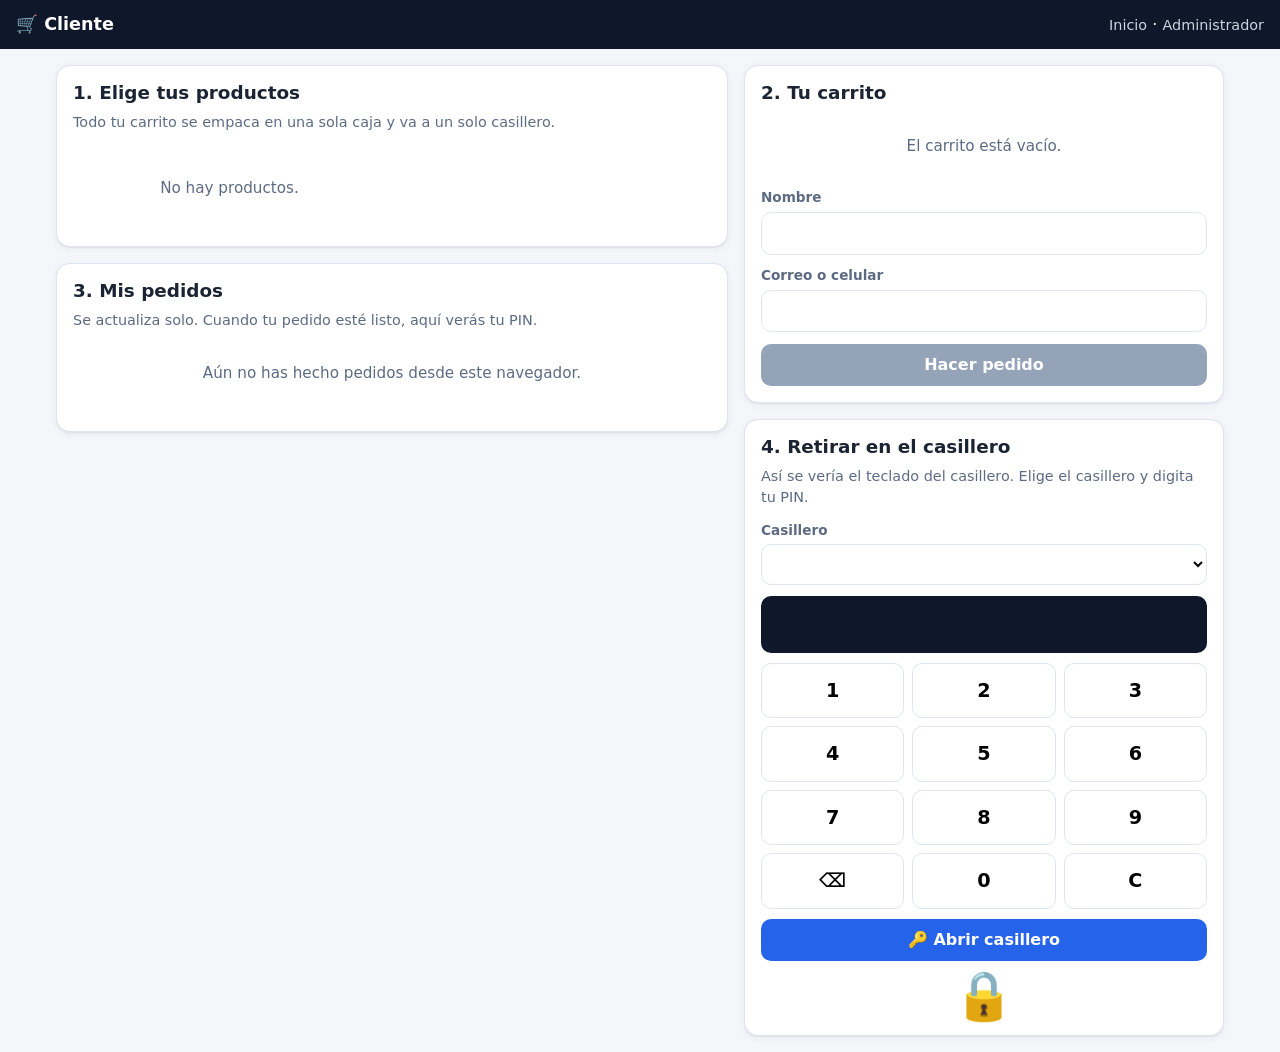
==== pantallas/cliente.html @ 77d5f302 "Dispensador: pantallas de cliente y administrador, simulador de máquina y reloj simulado Co-Authored" ====
<!doctype html>
<html lang="es">
<head>
  <meta charset="utf-8">
  <meta name="viewport" content="width=device-width, initial-scale=1">
  <title>Cliente · Dispensador</title>
  <link rel="icon" href="data:image/svg+xml,<svg xmlns=%22http://www.w3.org/2000/svg%22 viewBox=%220 0 100 100%22><text y=%22.9em%22 font-size=%2290%22>⚙️</text></svg>">
  <link rel="stylesheet" href="/pantallas/estilos.css">
  <style>
    .productos { display: grid; gap: 12px; grid-template-columns: repeat(auto-fill, minmax(210px, 1fr)); }
    .producto { border: 1px solid var(--borde); border-radius: 12px; padding: 12px; display: grid; gap: .4rem; }
    .producto h3 { font-size: 1rem; margin: 0; }
    .producto .datos { font-size: .85rem; color: var(--suave); }
    .cantidad { display: flex; align-items: center; gap: .5rem; }
    .cantidad button { width: 34px; height: 34px; border-radius: 9px; border: 1px solid var(--borde); background: #fff; font-size: 1.1rem; }
    .cantidad button:disabled { opacity: .4; cursor: not-allowed; }
    .cantidad span { min-width: 1.6rem; text-align: center; font-weight: 700; }
    .linea-carrito { display: flex; justify-content: space-between; gap: .5rem; padding: .35rem 0; border-bottom: 1px dashed var(--borde); font-size: .95rem; }
    .total { display: flex; justify-content: space-between; font-weight: 700; margin: .6rem 0 1rem; }

    .pedido { border: 1px solid var(--borde); border-radius: 12px; padding: 12px; }
    .pedido + .pedido { margin-top: 10px; }
    .pedido .cab { display: flex; justify-content: space-between; align-items: center; gap: .5rem; flex-wrap: wrap; }
    .pedido .detalle { font-size: .88rem; color: var(--suave); margin: .3rem 0; }
    .pin-caja { background: var(--verde-fondo); border-radius: 10px; padding: .6rem .8rem; margin: .5rem 0; }
    .pin-caja .pin { font: 700 1.6rem/1 ui-monospace, Menlo, Consolas, monospace; letter-spacing: .25em; color: var(--verde); }
    .acciones { display: flex; gap: .5rem; flex-wrap: wrap; margin-top: .4rem; }

    .teclado-pantalla {
      background: #0f172a; color: #a7f3d0; border-radius: 10px; padding: .7rem; text-align: center;
      font: 700 1.8rem/1.2 ui-monospace, Menlo, Consolas, monospace; letter-spacing: .3em; min-height: 3.2rem;
    }
    .teclas { display: grid; grid-template-columns: repeat(3, 1fr); gap: 8px; margin: 10px 0; }
    .teclas button { padding: .8rem 0; border-radius: 10px; border: 1px solid var(--borde); background: #fff; font-size: 1.2rem; font-weight: 700; }
    .teclas button:hover { background: var(--gris-fondo); }
    .cerradura { text-align: center; font-size: 3rem; line-height: 1; margin-top: .6rem; }
  </style>
</head>
<body>
  <header class="barra">
    <h1>🛒 Cliente</h1>
    <nav><a href="/">Inicio</a> · <a href="/admin">Administrador</a></nav>
  </header>

  <main class="contenedor rejilla dos">
    <div class="columna">
      <section class="tarjeta" style="order:1">
        <h2>1. Elige tus productos</h2>
        <p class="ayuda">Todo tu carrito se empaca en una sola caja y va a un solo casillero.</p>
        <div id="productos" class="productos"><p class="vacio">Cargando…</p></div>
      </section>

      <section class="tarjeta" style="order:3">
        <h2>3. Mis pedidos</h2>
        <p class="ayuda">Se actualiza solo. Cuando tu pedido esté listo, aquí verás tu PIN.</p>
        <div id="mis-pedidos"><p class="vacio">Aún no has hecho pedidos desde este navegador.</p></div>
      </section>
    </div>

    <div class="columna">
      <section class="tarjeta" style="order:2">
        <h2>2. Tu carrito</h2>
        <div id="carrito"><p class="vacio">El carrito está vacío.</p></div>
        <form id="form-pedido">
          <div class="campo"><label for="nombre">Nombre</label><input id="nombre" required autocomplete="name"></div>
          <div class="campo"><label for="contacto">Correo o celular</label><input id="contacto" required minlength="3"></div>
          <button class="btn ancho" id="btn-pedir" disabled>Hacer pedido</button>
        </form>
        <div id="msj-pedido"></div>
      </section>

      <section class="tarjeta" style="order:4">
        <h2>4. Retirar en el casillero</h2>
        <p class="ayuda">Así se vería el teclado del casillero. Elige el casillero y digita tu PIN.</p>
        <div class="campo"><label for="casillero">Casillero</label><select id="casillero"></select></div>
        <div class="teclado-pantalla" id="pantalla-pin">&nbsp;</div>
        <div class="teclas" id="teclas"></div>
        <button class="btn ancho" id="btn-abrir">🔑 Abrir casillero</button>
        <div class="cerradura" id="cerradura">🔒</div>
        <div id="msj-abrir"></div>
      </section>
    </div>
  </main>

<script src="/pantallas/comun.js"></script>
<script>
const carrito = {};          // sku -> cantidad
let productos = [];
let pinDigitado = "";
const CLAVE = "dispensador.misPedidos";

function misPedidos() {
  try { return JSON.parse(localStorage.getItem(CLAVE)) || []; } catch (_) { return []; }
}
function guardarMisPedidos(ids) {
  try { localStorage.setItem(CLAVE, JSON.stringify(ids)); } catch (_) {}
}

// ---------------------------------------------------------------- productos y carrito
async function cargarProductos() {
  const r = await api("/productos");
  productos = r.datos || [];
  pintarProductos();
}

function pintarProductos() {
  const caja = document.getElementById("productos");
  caja.innerHTML = productos.map((p) => {
    const en = carrito[p.sku] || 0;
    const agotado = p.stock_disponible === 0;
    return `<div class="producto">
      <span class="chip">${esc(p.categoria.replace("_", " ").toLowerCase())}</span>
      <h3>${esc(p.nombre)}</h3>
      <div class="datos">${p.peso_unitario_g} g · ${agotado
        ? '<span class="chip rojo">Agotado</span>' : `${p.stock_disponible} disponibles`}</div>
      <div class="cantidad">
        <button data-sku="${esc(p.sku)}" data-d="-1" ${en === 0 ? "disabled" : ""} aria-label="Quitar">−</button>
        <span>${en}</span>
        <button data-sku="${esc(p.sku)}" data-d="1" ${en >= p.stock_disponible ? "disabled" : ""} aria-label="Agregar">+</button>
      </div>
    </div>`;
  }).join("") || '<p class="vacio">No hay productos.</p>';
  pintarCarrito();
}

document.getElementById("productos").addEventListener("click", (e) => {
  const b = e.target.closest("button[data-sku]");
  if (!b) return;
  const sku = b.dataset.sku;
  carrito[sku] = Math.max(0, (carrito[sku] || 0) + Number(b.dataset.d));
  if (!carrito[sku]) delete carrito[sku];
  pintarProductos();
});

function pintarCarrito() {
  const lineas = Object.entries(carrito).map(([sku, c]) => ({ p: productos.find((x) => x.sku === sku), c }))
    .filter((l) => l.p);
  const caja = document.getElementById("carrito");
  document.getElementById("btn-pedir").disabled = lineas.length === 0;
  if (!lineas.length) { caja.innerHTML = '<p class="vacio">El carrito está vacío.</p>'; return; }
  const peso = lineas.reduce((s, l) => s + l.c * l.p.peso_unitario_g, 0);
  caja.innerHTML = lineas.map((l) =>
    `<div class="linea-carrito"><span>${l.c} × ${esc(l.p.nombre)}</span><span>${l.c * l.p.peso_unitario_g} g</span></div>`
  ).join("") + `<div class="total"><span>Peso de la caja</span><span>${peso} g</span></div>`;
}

document.getElementById("form-pedido").addEventListener("submit", async (e) => {
  e.preventDefault();
  const msj = document.getElementById("msj-pedido");
  const btn = document.getElementById("btn-pedir");
  btn.disabled = true;
  const r = await api("/pedidos", { method: "POST", body: {
    cliente_nombre: document.getElementById("nombre").value.trim(),
    cliente_contacto: document.getElementById("contacto").value.trim(),
    items: Object.entries(carrito).map(([sku, cantidad]) => ({ sku, cantidad })),
  }});
  if (r.ok) {
    const p = r.datos;
    guardarMisPedidos([p.id, ...misPedidos()]);
    Object.keys(carrito).forEach((k) => delete carrito[k]);
    msj.innerHTML = p.estado === "EN_COLA"
      ? `<p class="aviso info">Pedido #${p.id} aceptado. Todos los casilleros están ocupados: quedó en cola (posición ${p.posicion_en_cola}).</p>`
      : `<p class="aviso ok">¡Pedido #${p.id} creado! Casillero reservado: <b>${esc(p.casillero)}</b>.</p>`;
    await cargarProductos();
    await cargarMisPedidos();
  } else {
    msj.innerHTML = `<p class="aviso error">${esc(textoError(r))}</p>`;
    btn.disabled = false;
  }
});

// ---------------------------------------------------------------- mis pedidos
async function cargarMisPedidos() {
  const ids = misPedidos();
  const caja = document.getElementById("mis-pedidos");
  if (!ids.length) { caja.innerHTML = '<p class="vacio">Aún no has hecho pedidos desde este navegador.</p>'; return; }
  const vigentes = [];
  const tarjetas = [];
  for (const id of ids) {
    const r = await api(`/pedidos/${id}`);
    if (!r.ok) continue;  // la base se reinició: se olvida el pedido
    vigentes.push(id);
    const p = r.datos;
    const notis = (await api(`/pedidos/${id}/notificaciones`)).datos || [];
    tarjetas.push(tarjetaPedido(p, notis));
  }
  if (vigentes.length !== ids.length) guardarMisPedidos(vigentes);
  caja.innerHTML = tarjetas.join("") || '<p class="vacio">Aún no has hecho pedidos desde este navegador.</p>';
}

function tarjetaPedido(p, notis) {
  const [, , explicacion] = ESTADOS[p.estado] || ["", "", ""];
  let pin = null;
  for (const n of [...notis].reverse()) {
    const m = n.mensaje.match(/PIN: (\d+)/);
    if (m) { pin = m[1]; break; }
  }
  const ultimo = notis.length ? notis[notis.length - 1].mensaje : "";
  const extra = p.estado === "EN_COLA" ? ` · posición ${p.posicion_en_cola} en la cola` : "";
  return `<div class="pedido">
    <div class="cab"><b>Pedido #${p.id}</b>${chipEstado(p.estado)}</div>
    <div class="detalle">${resumenItems(p.items)}</div>
    <div class="detalle">${esc(explicacion)}${extra}${p.casillero ? ` · Casillero <b>${esc(p.casillero)}</b>` : ""}</div>
    ${p.estado === "LISTO_RETIRO" && pin ? `<div class="pin-caja">
        <div class="detalle" style="margin:0">Tu PIN (vence ${fecha(p.pin_expira_en)})</div>
        <div class="pin">${esc(pin)}</div></div>` : ""}
    ${ultimo && p.estado !== "LISTO_RETIRO" && !/PIN: /.test(ultimo) ? `<div class="detalle">📩 ${esc(ultimo)}</div>` : ""}
    <div class="acciones">
      ${p.estado === "LISTO_RETIRO" && pin ? `<button class="btn chico" data-usar="${esc(p.casillero)}" data-pin="${esc(pin)}">Ir a retirar</button>` : ""}
      ${["EN_COLA", "ASIGNADO"].includes(p.estado) ? `<button class="btn chico peligro" data-cancelar="${p.id}">Cancelar pedido</button>` : ""}
    </div>
  </div>`;
}

document.getElementById("mis-pedidos").addEventListener("click", async (e) => {
  const usar = e.target.closest("[data-usar]");
  const cancelar = e.target.closest("[data-cancelar]");
  if (usar) {
    document.getElementById("casillero").value = usar.dataset.usar;
    pinDigitado = "";  // el cliente debe digitarlo, como en el casillero real
    pintarPin();
    document.getElementById("msj-abrir").innerHTML =
      `<p class="aviso info">Digita tu PIN <b>${esc(usar.dataset.pin)}</b> en el teclado.</p>`;
    document.getElementById("teclas").scrollIntoView({ behavior: "smooth", block: "center" });
  }
  if (cancelar && confirm(`¿Cancelar el pedido #${cancelar.dataset.cancelar}?`)) {
    const r = await api(`/pedidos/${cancelar.dataset.cancelar}/cancelar`, { method: "POST" });
    if (!r.ok) alert(textoError(r));
    await cargarProductos();
    await cargarMisPedidos();
  }
});

// ---------------------------------------------------------------- teclado del casillero
async function cargarCasilleros() {
  const r = await api("/casilleros");
  document.getElementById("casillero").innerHTML =
    (r.datos || []).map((c) => `<option>${esc(c)}</option>`).join("");
}

function pintarPin() {
  document.getElementById("pantalla-pin").textContent = pinDigitado ? "•".repeat(pinDigitado.length) : " ";
}

document.getElementById("teclas").innerHTML =
  ["1", "2", "3", "4", "5", "6", "7", "8", "9", "⌫", "0", "C"]
    .map((t) => `<button type="button" data-t="${t}">${t}</button>`).join("");

document.getElementById("teclas").addEventListener("click", (e) => {
  const t = e.target.closest("button")?.dataset.t;
  if (!t) return;
  if (t === "⌫") pinDigitado = pinDigitado.slice(0, -1);
  else if (t === "C") pinDigitado = "";
  else if (pinDigitado.length < 8) pinDigitado += t;
  pintarPin();
});

const MOTIVOS = {
  PIN_INCORRECTO: "PIN incorrecto.",
  PIN_BLOQUEADO: "PIN bloqueado por demasiados intentos. Se avisó al administrador.",
  PIN_CADUCADO: "Este PIN ya caducó (pasaron más de 24 h).",
  SIN_PIN_VIGENTE: "Este casillero no tiene ningún pedido esperando retiro.",
};

document.getElementById("btn-abrir").addEventListener("click", async () => {
  const msj = document.getElementById("msj-abrir");
  const cerradura = document.getElementById("cerradura");
  const codigo = document.getElementById("casillero").value;
  if (!pinDigitado) { msj.innerHTML = '<p class="aviso error">Digita el PIN primero.</p>'; return; }
  const r = await api(`/casilleros/${encodeURIComponent(codigo)}/abrir`, { method: "POST", body: { pin: pinDigitado } });
  pinDigitado = "";
  pintarPin();
  if (r.ok && r.datos.abierto) {
    cerradura.textContent = "🔓";
    msj.innerHTML = `<p class="aviso ok">¡Casillero ${esc(codigo)} abierto! Retira tu pedido.</p>`;
  } else {
    cerradura.textContent = "🔒";
    const d = r.datos || {};
    const quedan = d.intentos_restantes ? ` Te quedan ${d.intentos_restantes} intento(s).` : "";
    msj.innerHTML = `<p class="aviso error">No abrió: ${esc(MOTIVOS[d.motivo] || textoError(r))}${quedan}</p>`;
  }
  setTimeout(() => { cerradura.textContent = "🔒"; }, 6000);
  await cargarMisPedidos();
});

// ---------------------------------------------------------------- arranque
cargarProductos();
cargarCasilleros();
cargarMisPedidos();
setInterval(() => { cargarMisPedidos(); }, 4000);
setInterval(() => { if (!Object.keys(carrito).length) cargarProductos(); }, 10000);
</script>
</body>
</html>
---- pantallas/estilos.css ----
:root {
  --fondo: #f4f6fa;
  --tarjeta: #ffffff;
  --texto: #1c2433;
  --suave: #5d6b82;
  --borde: #dfe4ee;
  --primario: #2563eb;
  --primario-osc: #1d4ed8;
  --verde: #15803d;
  --verde-fondo: #dcfce7;
  --rojo: #b91c1c;
  --rojo-fondo: #fee2e2;
  --ambar: #a16207;
  --ambar-fondo: #fef3c7;
  --azul-fondo: #dbeafe;
  --gris-fondo: #eef1f6;
  --lila-fondo: #ede9fe;
  --lila: #6d28d9;
  --radio: 14px;
  --sombra: 0 1px 2px rgba(16, 24, 40, .06), 0 2px 8px rgba(16, 24, 40, .05);
}

* { box-sizing: border-box; }
html { -webkit-text-size-adjust: 100%; }
body {
  margin: 0; background: var(--fondo); color: var(--texto);
  font: 16px/1.45 system-ui, -apple-system, "Segoe UI", Roboto, sans-serif;
}
h1, h2, h3 { margin: 0 0 .5rem; line-height: 1.2; }
h2 { font-size: 1.15rem; }
a { color: var(--primario); }
button { font: inherit; cursor: pointer; }
input, select { font: inherit; }

.barra {
  background: #0f172a; color: #fff; padding: .8rem 16px;
  display: flex; align-items: center; justify-content: space-between; gap: 1rem; flex-wrap: wrap;
}
.barra h1 { font-size: 1.1rem; margin: 0; }
.barra a { color: #cbd5e1; text-decoration: none; font-size: .9rem; }
.barra a:hover { color: #fff; }

.contenedor { max-width: 1200px; margin: 0 auto; padding: 16px; }
.rejilla { display: grid; gap: 16px; }
@media (min-width: 900px) {
  .rejilla.dos { grid-template-columns: 1.4fr 1fr; align-items: start; }
}

.tarjeta {
  background: var(--tarjeta); border: 1px solid var(--borde); border-radius: var(--radio);
  padding: 16px; box-shadow: var(--sombra); min-width: 0;
}
.tarjeta + .tarjeta { margin-top: 16px; }
.rejilla > .tarjeta + .tarjeta, .columna > .tarjeta + .tarjeta { margin-top: 0; }
.columna { display: grid; gap: 16px; align-content: start; min-width: 0; }
.ayuda { color: var(--suave); font-size: .9rem; margin: 0 0 .8rem; }

.btn {
  border: 0; border-radius: 10px; padding: .6rem 1rem; background: var(--primario); color: #fff;
  font-weight: 600;
}
.btn:hover { background: var(--primario-osc); }
.btn:disabled { background: #94a3b8; cursor: not-allowed; }
.btn.sec { background: var(--gris-fondo); color: var(--texto); }
.btn.sec:hover { background: #e2e7ef; }
.btn.peligro { background: var(--rojo-fondo); color: var(--rojo); }
.btn.peligro:hover { background: #fecaca; }
.btn.chico { padding: .35rem .7rem; font-size: .85rem; }
.btn.ancho { width: 100%; }

.campo { display: grid; gap: .25rem; margin-bottom: .7rem; }
.campo label { font-size: .85rem; color: var(--suave); font-weight: 600; }
.campo input, .campo select, input.entrada {
  border: 1px solid var(--borde); border-radius: 10px; padding: .55rem .7rem; background: #fff;
  width: 100%; min-width: 0;
}

.chip {
  display: inline-block; padding: .15rem .55rem; border-radius: 999px; font-size: .78rem;
  font-weight: 700; white-space: nowrap; background: var(--gris-fondo); color: var(--suave);
}
.chip.verde { background: var(--verde-fondo); color: var(--verde); }
.chip.rojo { background: var(--rojo-fondo); color: var(--rojo); }
.chip.ambar { background: var(--ambar-fondo); color: var(--ambar); }
.chip.azul { background: var(--azul-fondo); color: var(--primario-osc); }
.chip.lila { background: var(--lila-fondo); color: var(--lila); }

.aviso { border-radius: 10px; padding: .7rem .9rem; margin: .6rem 0 0; font-size: .95rem; }
.aviso.ok { background: var(--verde-fondo); color: var(--verde); }
.aviso.error { background: var(--rojo-fondo); color: var(--rojo); }
.aviso.info { background: var(--azul-fondo); color: var(--primario-osc); }
.oculto { display: none !important; }

.tabla-envoltura { overflow-x: auto; }
table { width: 100%; border-collapse: collapse; font-size: .92rem; }
th, td { text-align: left; padding: .5rem .45rem; border-bottom: 1px solid var(--borde); vertical-align: middle; }
th { font-size: .78rem; text-transform: uppercase; letter-spacing: .03em; color: var(--suave); }
td.num, th.num { text-align: right; font-variant-numeric: tabular-nums; }

.vacio { color: var(--suave); text-align: center; padding: 1rem; font-size: .95rem; }

dialog {
  border: 0; border-radius: var(--radio); padding: 0; width: min(640px, calc(100vw - 32px));
  box-shadow: 0 20px 50px rgba(0, 0, 0, .25);
}
dialog::backdrop { background: rgba(15, 23, 42, .45); }
dialog .cuerpo { padding: 16px; max-height: 70vh; overflow-y: auto; }
dialog .pie { padding: 12px 16px; border-top: 1px solid var(--borde); text-align: right; }

/* En celular las dos columnas se funden y cada sección toma su lugar con "order". */
@media (max-width: 899px) {
  .rejilla.dos > .columna { display: contents; }
}
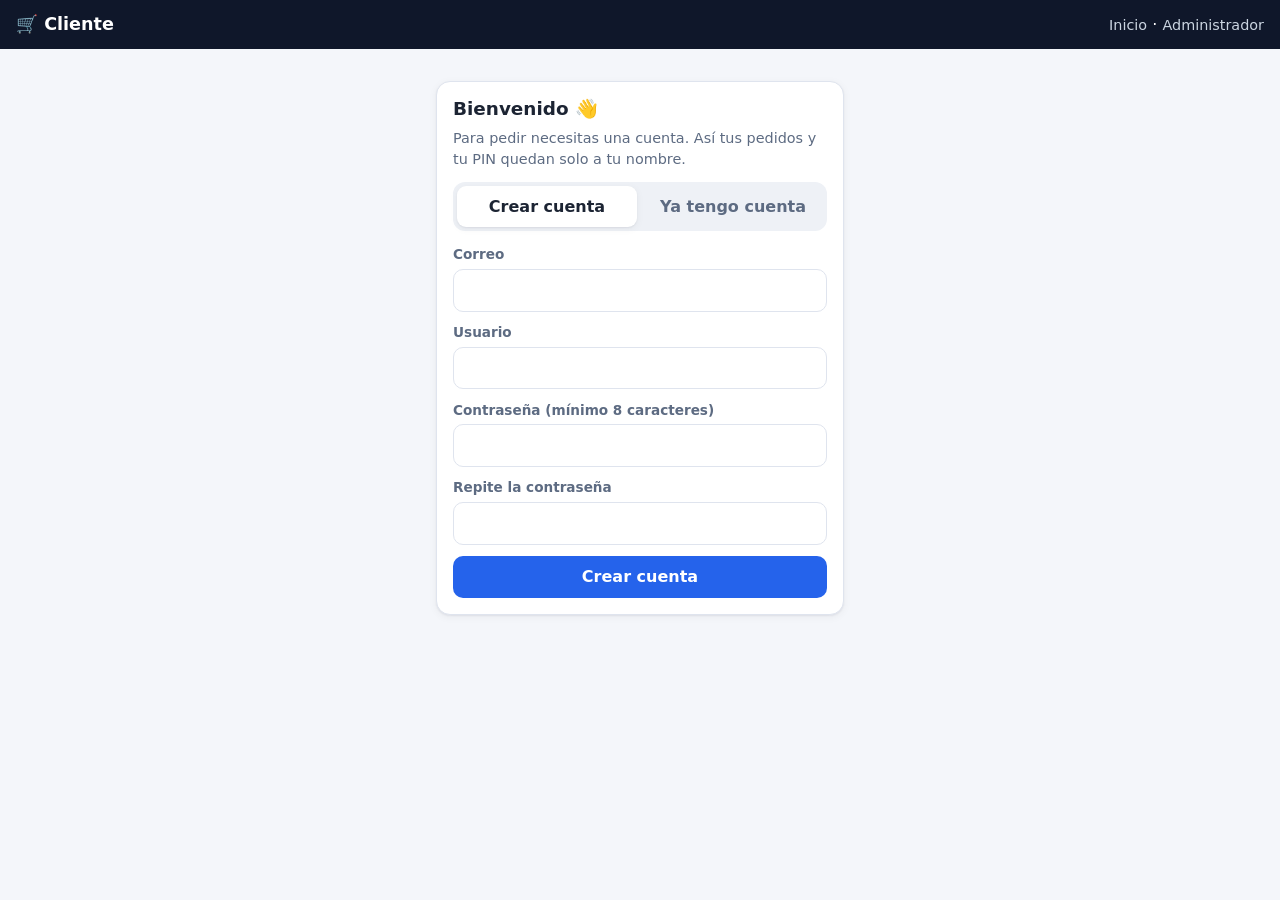
==== commit 9223f293: "Add files via upload Agregar pantallas de registro e inicio de sesión" ====
--- a/pantallas/cliente.html
+++ b/pantallas/cliente.html
@@ -36,13 +36,38 @@
     .cerradura { text-align: center; font-size: 3rem; line-height: 1; margin-top: .6rem; }
   </style>
 </head>
-<body>
+<body data-sesion="cliente">
   <header class="barra">
     <h1>🛒 Cliente</h1>
-    <nav><a href="/">Inicio</a> · <a href="/admin">Administrador</a></nav>
+    <nav><span class="cuenta-barra" id="cuenta-barra"></span> <a href="/">Inicio</a> · <a href="/admin">Administrador</a></nav>
   </header>
 
-  <main class="contenedor rejilla dos">
+  <!-- Issue 1: lo primero que hace el cliente es crear su cuenta (o iniciar sesión). -->
+  <section class="acceso oculto" id="acceso">
+    <div class="tarjeta">
+      <h2>Bienvenido 👋</h2>
+      <p class="ayuda">Para pedir necesitas una cuenta. Así tus pedidos y tu PIN quedan solo a tu nombre.</p>
+      <div class="pestanas">
+        <button type="button" data-pestana="registro" class="activa">Crear cuenta</button>
+        <button type="button" data-pestana="login">Ya tengo cuenta</button>
+      </div>
+      <form id="form-registro">
+        <div class="campo"><label for="r-correo">Correo</label><input id="r-correo" type="email" required autocomplete="email"></div>
+        <div class="campo"><label for="r-usuario">Usuario</label><input id="r-usuario" required minlength="3" maxlength="30" pattern="[A-Za-z0-9_.\-]+" title="Letras, números, punto, guion o guion bajo" autocomplete="username"></div>
+        <div class="campo"><label for="r-clave">Contraseña (mínimo 8 caracteres)</label><input id="r-clave" type="password" required minlength="8" autocomplete="new-password"></div>
+        <div class="campo"><label for="r-clave2">Repite la contraseña</label><input id="r-clave2" type="password" required minlength="8" autocomplete="new-password"></div>
+        <button class="btn ancho">Crear cuenta</button>
+      </form>
+      <form id="form-login" class="oculto">
+        <div class="campo"><label for="l-usuario">Usuario o correo</label><input id="l-usuario" required autocomplete="username"></div>
+        <div class="campo"><label for="l-clave">Contraseña</label><input id="l-clave" type="password" required autocomplete="current-password"></div>
+        <button class="btn ancho">Iniciar sesión</button>
+      </form>
+      <div id="msj-acceso"></div>
+    </div>
+  </section>
+
+  <main class="contenedor rejilla dos oculto" id="tienda">
     <div class="columna">
       <section class="tarjeta" style="order:1">
         <h2>1. Elige tus productos</h2>
@@ -53,7 +78,7 @@
       <section class="tarjeta" style="order:3">
         <h2>3. Mis pedidos</h2>
         <p class="ayuda">Se actualiza solo. Cuando tu pedido esté listo, aquí verás tu PIN.</p>
-        <div id="mis-pedidos"><p class="vacio">Aún no has hecho pedidos desde este navegador.</p></div>
+        <div id="mis-pedidos"><p class="vacio">Aún no has hecho pedidos.</p></div>
       </section>
     </div>
 
@@ -62,8 +87,7 @@
         <h2>2. Tu carrito</h2>
         <div id="carrito"><p class="vacio">El carrito está vacío.</p></div>
         <form id="form-pedido">
-          <div class="campo"><label for="nombre">Nombre</label><input id="nombre" required autocomplete="name"></div>
-          <div class="campo"><label for="contacto">Correo o celular</label><input id="contacto" required minlength="3"></div>
+          <p class="ayuda" id="a-nombre-de"></p>
           <button class="btn ancho" id="btn-pedir" disabled>Hacer pedido</button>
         </form>
         <div id="msj-pedido"></div>
@@ -87,14 +111,90 @@
 const carrito = {};          // sku -> cantidad
 let productos = [];
 let pinDigitado = "";
-const CLAVE = "dispensador.misPedidos";
-
-function misPedidos() {
-  try { return JSON.parse(localStorage.getItem(CLAVE)) || []; } catch (_) { return []; }
-}
-function guardarMisPedidos(ids) {
-  try { localStorage.setItem(CLAVE, JSON.stringify(ids)); } catch (_) {}
-}
+let intervalos = [];
+
+// ---------------------------------------------------------------- cuenta (Issue 1)
+function mostrarAcceso(mensaje) {
+  intervalos.forEach(clearInterval); intervalos = [];
+  document.getElementById("tienda").classList.add("oculto");
+  document.getElementById("acceso").classList.remove("oculto");
+  document.getElementById("cuenta-barra").innerHTML = "";
+  document.getElementById("msj-acceso").innerHTML = mensaje ? `<p class="aviso info">${esc(mensaje)}</p>` : "";
+}
+
+function mostrarTienda(usuario) {
+  document.getElementById("acceso").classList.add("oculto");
+  document.getElementById("tienda").classList.remove("oculto");
+  document.getElementById("cuenta-barra").innerHTML =
+    `Hola, <b>${esc(usuario.usuario)}</b> · <button type="button" id="btn-salir">Cerrar sesión</button> ·`;
+  document.getElementById("a-nombre-de").textContent = `El pedido queda a nombre de ${usuario.usuario} (${usuario.correo}).`;
+  cargarProductos();
+  cargarCasilleros();
+  cargarMisPedidos();
+  intervalos.forEach(clearInterval);
+  intervalos = [
+    setInterval(() => { cargarMisPedidos(); }, 4000),
+    setInterval(() => { if (!Object.keys(carrito).length) cargarProductos(); }, 10000),
+  ];
+}
+
+function alPerderSesion() {
+  borrarSesion();
+  mostrarAcceso("Tu sesión terminó. Inicia sesión de nuevo.");
+}
+
+document.querySelector(".pestanas").addEventListener("click", (e) => {
+  const b = e.target.closest("[data-pestana]");
+  if (!b) return;
+  document.querySelectorAll(".pestanas button").forEach((x) => x.classList.toggle("activa", x === b));
+  document.getElementById("form-registro").classList.toggle("oculto", b.dataset.pestana !== "registro");
+  document.getElementById("form-login").classList.toggle("oculto", b.dataset.pestana !== "login");
+  document.getElementById("msj-acceso").innerHTML = "";
+});
+
+async function entrar(ruta, cuerpo) {
+  const r = await api(ruta, { method: "POST", body: cuerpo });
+  if (!r.ok) {
+    document.getElementById("msj-acceso").innerHTML = `<p class="aviso error">${esc(textoError(r))}</p>`;
+    return;
+  }
+  if (r.datos.usuario.rol !== "CLIENTE") {
+    document.getElementById("msj-acceso").innerHTML =
+      '<p class="aviso error">Esta es una cuenta de administrador. Úsala en la pantalla del administrador.</p>';
+    return;
+  }
+  guardarSesion({ token: r.datos.token, usuario: r.datos.usuario });
+  mostrarTienda(r.datos.usuario);
+}
+
+document.getElementById("form-registro").addEventListener("submit", (e) => {
+  e.preventDefault();
+  const clave = document.getElementById("r-clave").value;
+  if (clave !== document.getElementById("r-clave2").value) {
+    document.getElementById("msj-acceso").innerHTML = '<p class="aviso error">Las contraseñas no coinciden.</p>';
+    return;
+  }
+  entrar("/cuentas/registro", {
+    correo: document.getElementById("r-correo").value.trim(),
+    usuario: document.getElementById("r-usuario").value.trim(),
+    contrasena: clave,
+  });
+});
+
+document.getElementById("form-login").addEventListener("submit", (e) => {
+  e.preventDefault();
+  entrar("/cuentas/login", {
+    usuario: document.getElementById("l-usuario").value.trim(),
+    contrasena: document.getElementById("l-clave").value,
+  });
+});
+
+document.getElementById("cuenta-barra").addEventListener("click", async (e) => {
+  if (!e.target.closest("#btn-salir")) return;
+  await api("/cuentas/logout", { method: "POST" });
+  borrarSesion();
+  mostrarAcceso("Cerraste sesión.");
+});
 
 // ---------------------------------------------------------------- productos y carrito
 async function cargarProductos() {
@@ -150,13 +250,10 @@
   const btn = document.getElementById("btn-pedir");
   btn.disabled = true;
   const r = await api("/pedidos", { method: "POST", body: {
-    cliente_nombre: document.getElementById("nombre").value.trim(),
-    cliente_contacto: document.getElementById("contacto").value.trim(),
     items: Object.entries(carrito).map(([sku, cantidad]) => ({ sku, cantidad })),
   }});
   if (r.ok) {
     const p = r.datos;
-    guardarMisPedidos([p.id, ...misPedidos()]);
     Object.keys(carrito).forEach((k) => delete carrito[k]);
     msj.innerHTML = p.estado === "EN_COLA"
       ? `<p class="aviso info">Pedido #${p.id} aceptado. Todos los casilleros están ocupados: quedó en cola (posición ${p.posicion_en_cola}).</p>`
@@ -171,21 +268,16 @@
 
 // ---------------------------------------------------------------- mis pedidos
 async function cargarMisPedidos() {
-  const ids = misPedidos();
-  const caja = document.getElementById("mis-pedidos");
-  if (!ids.length) { caja.innerHTML = '<p class="vacio">Aún no has hecho pedidos desde este navegador.</p>'; return; }
-  const vigentes = [];
+  // Issue 1: los pedidos salen de la cuenta, no del navegador.
+  const r = await api("/mis-pedidos");
+  if (!r.ok) return;
   const tarjetas = [];
-  for (const id of ids) {
-    const r = await api(`/pedidos/${id}`);
-    if (!r.ok) continue;  // la base se reinició: se olvida el pedido
-    vigentes.push(id);
-    const p = r.datos;
-    const notis = (await api(`/pedidos/${id}/notificaciones`)).datos || [];
+  for (const p of r.datos) {
+    const notis = (await api(`/pedidos/${p.id}/notificaciones`)).datos || [];
     tarjetas.push(tarjetaPedido(p, notis));
   }
-  if (vigentes.length !== ids.length) guardarMisPedidos(vigentes);
-  caja.innerHTML = tarjetas.join("") || '<p class="vacio">Aún no has hecho pedidos desde este navegador.</p>';
+  document.getElementById("mis-pedidos").innerHTML =
+    tarjetas.join("") || '<p class="vacio">Aún no has hecho pedidos.</p>';
 }
 
 function tarjetaPedido(p, notis) {
@@ -196,17 +288,21 @@
     if (m) { pin = m[1]; break; }
   }
   const ultimo = notis.length ? notis[notis.length - 1].mensaje : "";
+  // Listo para retirar pero sin PIN vigente = el PIN se bloqueó por intentos fallidos.
+  const bloqueado = p.estado === "LISTO_RETIRO" && !p.pin_expira_en;
+  const listo = p.estado === "LISTO_RETIRO" && !bloqueado && pin;
   const extra = p.estado === "EN_COLA" ? ` · posición ${p.posicion_en_cola} en la cola` : "";
   return `<div class="pedido">
     <div class="cab"><b>Pedido #${p.id}</b>${chipEstado(p.estado)}</div>
     <div class="detalle">${resumenItems(p.items)}</div>
     <div class="detalle">${esc(explicacion)}${extra}${p.casillero ? ` · Casillero <b>${esc(p.casillero)}</b>` : ""}</div>
-    ${p.estado === "LISTO_RETIRO" && pin ? `<div class="pin-caja">
+    ${bloqueado ? `<p class="aviso error">🔒 Tu PIN se bloqueó por 3 intentos fallidos. El administrador te enviará uno nuevo por aquí.</p>` : ""}
+    ${listo ? `<div class="pin-caja">
         <div class="detalle" style="margin:0">Tu PIN (vence ${fecha(p.pin_expira_en)})</div>
         <div class="pin">${esc(pin)}</div></div>` : ""}
     ${ultimo && p.estado !== "LISTO_RETIRO" && !/PIN: /.test(ultimo) ? `<div class="detalle">📩 ${esc(ultimo)}</div>` : ""}
     <div class="acciones">
-      ${p.estado === "LISTO_RETIRO" && pin ? `<button class="btn chico" data-usar="${esc(p.casillero)}" data-pin="${esc(pin)}">Ir a retirar</button>` : ""}
+      ${listo ? `<button class="btn chico" data-usar="${esc(p.casillero)}" data-pin="${esc(pin)}">Ir a retirar</button>` : ""}
       ${["EN_COLA", "ASIGNADO"].includes(p.estado) ? `<button class="btn chico peligro" data-cancelar="${p.id}">Cancelar pedido</button>` : ""}
     </div>
   </div>`;
@@ -284,11 +380,12 @@
 });
 
 // ---------------------------------------------------------------- arranque
-cargarProductos();
-cargarCasilleros();
-cargarMisPedidos();
-setInterval(() => { cargarMisPedidos(); }, 4000);
-setInterval(() => { if (!Object.keys(carrito).length) cargarProductos(); }, 10000);
+(async () => {
+  if (!leerSesion()) return mostrarAcceso();
+  const r = await api("/cuentas/yo");
+  if (r.ok && r.datos.rol === "CLIENTE") mostrarTienda(r.datos);
+  else { borrarSesion(); mostrarAcceso(); }
+})();
 </script>
 </body>
 </html>
--- a/pantallas/estilos.css
+++ b/pantallas/estilos.css
@@ -111,3 +111,12 @@
 @media (max-width: 899px) {
   .rejilla.dos > .columna { display: contents; }
 }
+
+/* Pantallas de acceso (crear cuenta / iniciar sesión) */
+.acceso { max-width: 440px; margin: 32px auto; padding: 0 16px; }
+.pestanas { display: grid; grid-template-columns: 1fr 1fr; gap: 6px; background: var(--gris-fondo);
+  border-radius: 12px; padding: 4px; margin-bottom: 14px; }
+.pestanas button { border: 0; border-radius: 9px; padding: .55rem; background: transparent; font-weight: 600; color: var(--suave); }
+.pestanas button.activa { background: #fff; color: var(--texto); box-shadow: var(--sombra); }
+.cuenta-barra { color: #cbd5e1; font-size: .9rem; }
+.cuenta-barra button { background: none; border: 0; color: #93c5fd; padding: 0; font-size: .9rem; }
